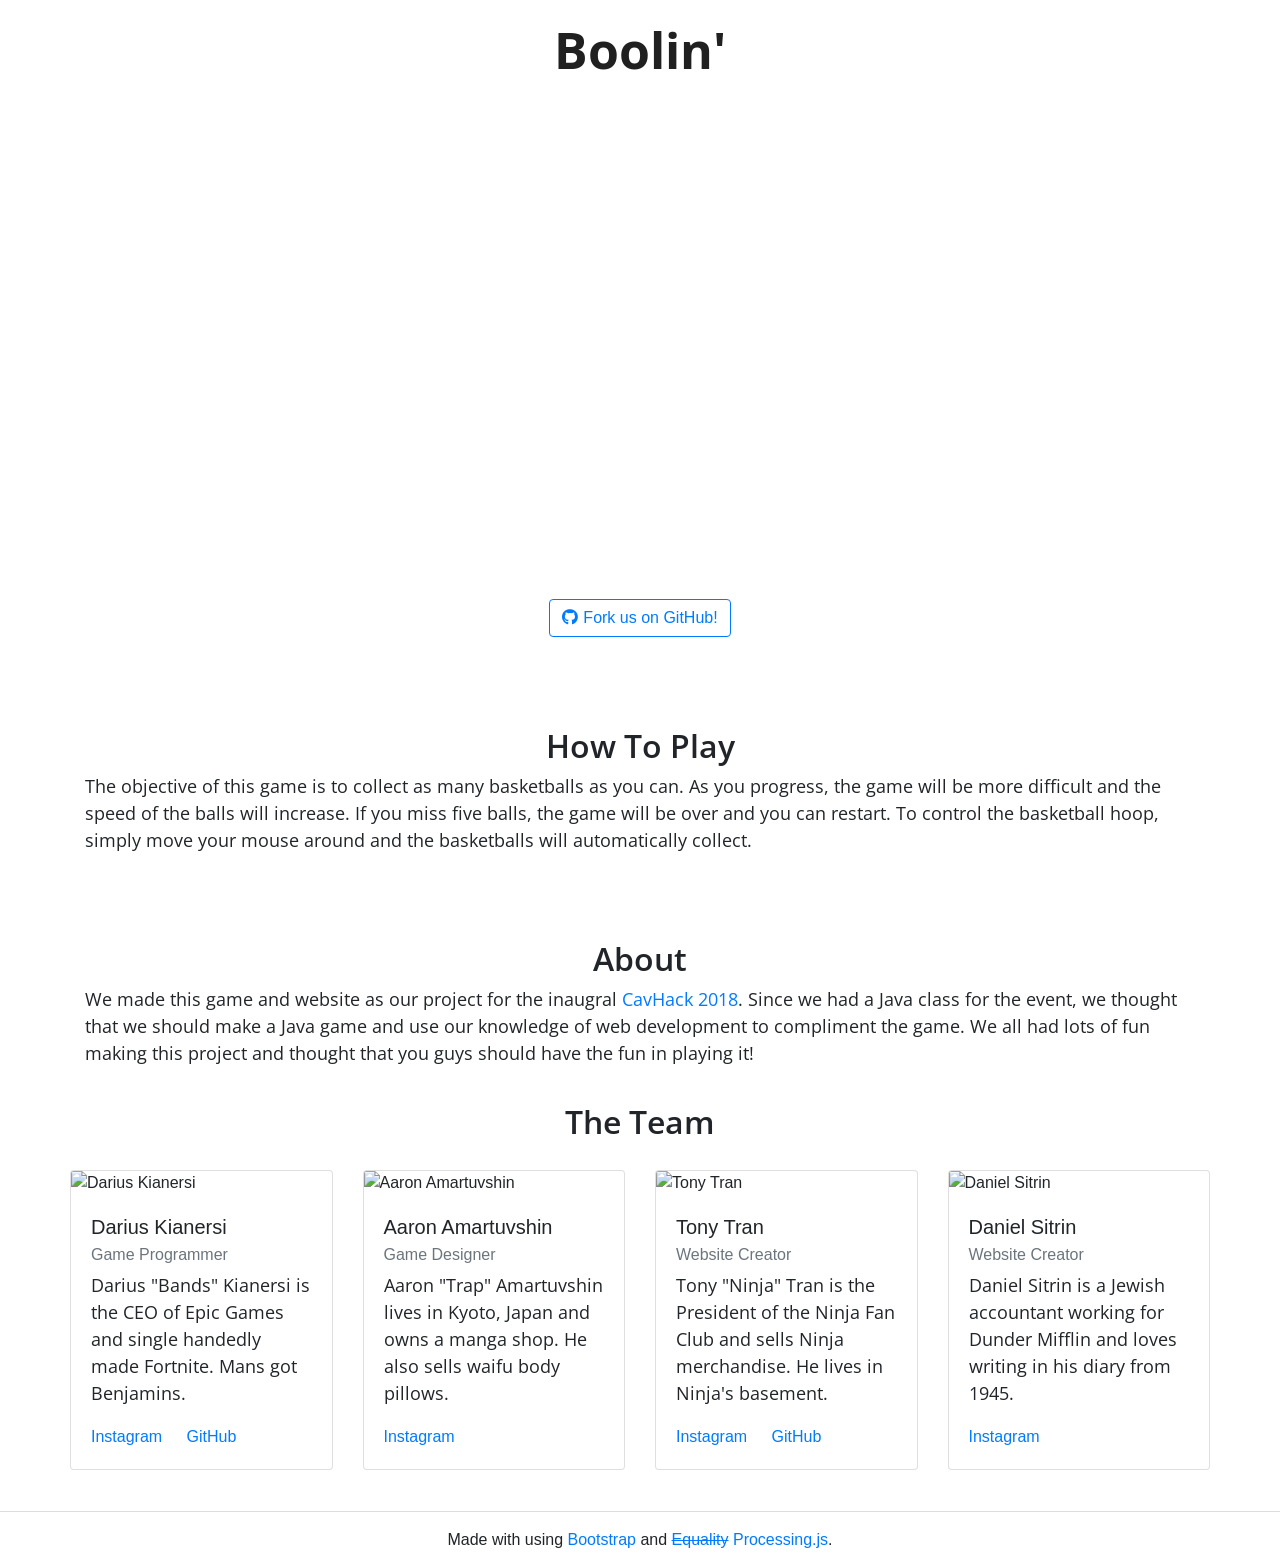
==== Website/index.html @ 60a07a9e "Merge branch 'master' of https://github.com/darius-kia/cavhack2018" ====
<!DOCTYPE html>
<html>
    <head>
        <title>Boolin'</title>
        <meta name="description" content="An online online basketball game.">
        <meta name="author" content="Darius Kianersi, Aaron Amartuvshin, Tony Tran, and Daniel Sitrin">
        <meta name="viewport" content="width=device-width, initial-scale=1.0">
        <meta charset="UTF-8">
        <!--favicons-->
        <link rel="apple-touch-icon" sizes="180x180" href="/apple-touch-icon.png">
        <link rel="icon" type="image/png" sizes="32x32" href="/favicon-32x32.png">
        <link rel="icon" type="image/png" sizes="16x16" href="/favicon-16x16.png">
        <link rel="manifest" href="/site.webmanifest">
        <link rel="mask-icon" href="/safari-pinned-tab.svg" color="#a54a1a">
        <meta name="msapplication-TileColor" content="#b91d47">
        <meta name="theme-color" content="#ffffff">
        <!--styles for site-->
        <link rel="stylesheet" href="css/styles.css">

        <!--icons-->
        <link rel="stylesheet" href="https://use.fontawesome.com/releases/v5.3.1/css/all.css" integrity="sha384-mzrmE5qonljUremFsqc01SB46JvROS7bZs3IO2EmfFsd15uHvIt+Y8vEf7N7fWAU" crossorigin="anonymous">
        <!--emoji stylesheet-->
        <link href="https://afeld.github.io/emoji-css/emoji.css" rel="stylesheet">

        <!--bootstrap-->
        <link href="https://stackpath.bootstrapcdn.com/bootstrap/4.1.3/css/bootstrap.min.css" rel="stylesheet" integrity="sha384-MCw98/SFnGE8fJT3GXwEOngsV7Zt27NXFoaoApmYm81iuXoPkFOJwJ8ERdknLPMO" crossorigin="anonymous">
        <script src="https://stackpath.bootstrapcdn.com/bootstrap/4.1.3/js/bootstrap.min.js" integrity="sha384-ChfqqxuZUCnJSK3+MXmPNIyE6ZbWh2IMqE241rYiqJxyMiZ6OW/JmZQ5stwEULTy" crossorigin="anonymous"></script>
        <script src="https://stackpath.bootstrapcdn.com/bootstrap/4.1.3/js/bootstrap.bundle.min.js" integrity="sha384-pjaaA8dDz/5BgdFUPX6M/9SUZv4d12SUPF0axWc+VRZkx5xU3daN+lYb49+Ax+Tl" crossorigin="anonymous"></script>
        <!--javascript for scrollspy-->
        <script src="js/smoothscroll.js"></script>
        <script src="js/scrollspy.js"></script>
        
        <!--processingjs-->
        <script src="https://cdn.jsdelivr.net/processing.js/1.4.8/processing.min.js"></script>

    </head>
    <body>
        <!--
        <div class="top-nav text-right">
            <div class="links">
                <ul class="navbar-links padding-right padding-top padding-bottom2">
                    <li class="nav-links"><a href="#how-to" class="navbar-links">How to Play</a></li>
                    <li class="nav-links"><a href="#about" class="navbar-links">About</a></li>
                    <li class="nav-links"><a href="#team" class="navbar-links">Team</a></li>
                </ul>
            </div>
        </div>
    -->
        <div id="play">
            <div class="header">
                <div class="container">
                    <div class="row">
                        <div class="col mx-auto" align="middle">
                            <h1 class="padding-top"><i class="em em-basketball"></i>Boolin'<i class="em em-basketball"></i></h1>
                        </div>
                        <div class="w-100 d-none d-md-block"></div>
                        <div class="col mx-auto center-parent">
                            <div class="game">
                                <!--game goes here-->
                                <canvas data-processing-sources="../src/src.pde"></canvas>
                            </div>
                        </div>
                        <div class="w-100 d-none d-md-block"></div>
                            <div class="col mx-auto" align="middle">
                                    <div class="github padding-bottom">
                                    <a href="https://github.com/darius-kia/cavhack2018" target="_blank"><button type="button" class="btn btn-outline-primary"><i class="fab fa-github padding-right2"></i>Fork us on GitHub!</button></a>
                            </div>
                        </div>
                    </div>
                </div>
            </div>
        </div>
        <div id="how-to" class="padding-bottom padding-section">
            <div class="title">
                <div class="container">
                    <div class="row">
                        <div class="col mx-auto" align="middle">
                            <h2 class="padding-top">How To Play <i class="em-svg em-video_game"></i></h2>
                        </div>
                        <div class="w-100 d-none d-md-block"></div>
                        <div class="col mx-auto">
                            <p>The objective of this game is to collect as many basketballs as you can. As you progress, the game will be more difficult and the speed of the balls will increase. If you miss five balls, the game will be over and you can restart.
                                To control the basketball hoop, simply move your mouse around and the basketballs will automatically collect.
                            </p>
                        </div>
                    </div>
                </div>
            </div>
        </div>
        <div id="about">
            <div class="title">
                <div class="container">
                    <div class="row">
                        <div class="col mx-auto" align="middle">
                            <h2 class="padding-top">About <i class="em-svg em-information_source"></i></h2>
                        </div>
                        <div class="w-100 d-none d-md-block"></div>
                        <div class="col mx-auto">
                            <p>We made this game and website as our project for the inaugral <a href="http://cavhack.org/">CavHack 2018</a>. Since we had a Java class for the event, we thought that we should make a Java game and use our knowledge of web development to compliment the game. We all had lots of fun making this project and thought that you guys should have the fun in playing it!</p>
                        </div>
                    </div>
                </div>
            </div>
        </div>
        <div id="team" class="padding-bottom">
            <div class="title">
                <div class="container">
                    <div class="row">
                        <div class="col mx-auto" align="middle">
                            <h2 class="padding-top">The Team <i class="em-svg em-fire"></i></h2>
                        </div>
                        <div class="w-100 d-none d-md-block"></div>
                        <div class="card-deck padding-top padding-bottom">
                                <div class="card">
                                  <img class="card-img-top" src="https://t0.rbxcdn.com/e47c647940cba30d1c4bd7f15397be7e" alt="Darius Kianersi">
                                  <div class="card-body">
                                    <h5 class="card-title">Darius Kianersi</h5>
                                    <h6 class="card-subtitle mb-2 text-muted">Game Programmer</h6>
                                    <p class="card-text">Darius "Bands" Kianersi is the CEO of Epic Games and single handedly made Fortnite. Mans got Benjamins.  <i class="em em-moneybag"></i></p>
                                    <a href="https://instagram.com/darius.kia" target="_blank" class="card-link">Instagram</a>
                                    <a href="https://github.com/darius-kia" target="_blank" class="card-link">GitHub</a>
                                  </div>
                                </div>
                                <div class="card">
                                  <img class="card-img-top" src="https://media.karousell.com/media/photos/products/2017/07/26/mirai_nikki_yuno_gasai_cosplay_1501021864_bd171975.jpg" alt="Aaron Amartuvshin">
                                  <div class="card-body">
                                    <h5 class="card-title">Aaron Amartuvshin</h5>
                                    <h6 class="card-subtitle mb-2 text-muted">Game Designer</h6>
                                    <p class="card-text">Aaron "Trap" Amartuvshin lives in Kyoto, Japan and owns a manga shop. He also sells waifu body pillows.  <i class="em em-jp"></i></p>
                                    <a href="https://instagram.com/_nudist_beach_" target="_blank" class="card-link">Instagram</a>
                                  </div>
                                </div>
                                <div class="card">
                                        <img class="card-img-top" src="https://www.famousbirthdays.com/headshots/tyler-blevins-6.jpg" alt="Tony Tran">
                                        <div class="card-body">
                                          <h5 class="card-title">Tony Tran</h5>
                                          <h6 class="card-subtitle mb-2 text-muted">Website Creator</h6>
                                          <p class="card-text">Tony "Ninja" Tran is the President of the Ninja Fan Club and sells Ninja merchandise. He lives in Ninja's basement.  <i class="em em-shushing_face"></i></p>
                                          <a href="https://instagram.com/yontesnt" target="_blank" class="card-link">Instagram</a>
                                          <a href="https://github.com/tot" target="_blank" class="card-link">GitHub</a>
                                        </div>
                                      </div>
                                <div class="card">
                                    <img class="card-img-top" src="https://www.biography.com/.image/t_share/MTE4MDAzNDEwNTI1NDU1ODg2/anne-frank-9300892-1-402.jpg" alt="Daniel Sitrin">
                                    <div class="card-body">
                                        <h5 class="card-title">Daniel Sitrin</h5>
                                        <h6 class="card-subtitle mb-2 text-muted">Website Creator</h6>
                                        <p class="card-text">Daniel Sitrin is a Jewish accountant working for Dunder Mifflin and loves writing in his diary from 1945. <i class="em em-book"></i></p>
                                        <a href="https://www.instagram.com/daniel_s_1242/" target="_blank" class="card-link">Instagram</a>
                                </div>
                            </div>
                        </div>
                    </div>
                </div>
            </div>
        </div>
        <div class="footer">
            <div class="end">
                <h6 class="padding-top padding-bottom2">Made with <i class=" small em em-heart"></i> using <a href="https://getbootstrap.com/" target="_blank">Bootstrap</a> and <a href="https://github.com/TheFeministSoftwareFoundation/C-plus-Equality" target="_blank"><strike>Equality</strike></a> <a href="http://processingjs.org/" target="_blank">Processing.js</a>.</h6>
            </div>
        </div>
    </body>
</html>
---- Website/css/styles.css ----
/*fonts*/
@import url('https://fonts.googleapis.com/css?family=Open+Sans:400,600,700');


body {
    margin: 0px;
    padding: 0px;
    position: relative;
}
.header {
    /*Will remove later*/
    background-color: none;
}
.nav-links {
    display: inline-block;
    padding-left: 50px;
}
.padding-right {
    padding-right: 50px;
}
.padding-top {
    padding-top: 20px;
}
.padding-right2 {
    padding-right: 5px;
}
.padding-bottom {
    padding-bottom: 20px;
}
.padding-bottom2 {
    padding-bottom: 10px;
}
.em-svg {
    width: 30px !important;
    height: 30px !important;
}
.center-parent {
    text-align: center;
    padding-bottom: 25px;
}
.game {
    height: 30em;
    width: 60em;
    /*Will remove later*/
    display: inline-block;
}
.nav-links {
    font-size: 18px;
    font-family: 'Open Sans', sans-serif !important;
    font-weight: 600 !important;
}
.navbar-links {
    color: rgb(47, 125, 228);
    transition: 0.1s ease-out;
    display: inline-block;
    text-decoration: none;
}
.navbar-links:hover {
    text-decoration: none;
    color: #52a3ff;
    transition: 0.1s ease-in
}
h1 {
    font-size: 50px !important;
    font-family: 'Open Sans', sans-serif !important;
    font-weight: 700 !important;
    color: rgb(32, 32, 32) !important;
}
h2 {
    font-family: 'Open Sans', sans-serif !important;
    font-weight: 600 !important;
}
p {
    font-size: 18px;
    font-family: 'Open Sans', sans-serif !important;
    font-weight: 400;
}
.padding-everywhere {
    padding: 100px;
}
.card {
    transition: 0.25s ease-out;
}
.card:hover {
    box-shadow: 0px 3px 10px #9c9c9c49;
    transition: 0.25s ease-in;
    transform: translateY(-5px);
}
.card-body {
    padding-bottom: 50px;
}
.padding-section {
    padding-top: 50px;
    padding-bottom: 50px;
}
.em-svg {
    width: 35px !important;
    height: 35px !important;
}
.em {
    width: 30px !important;
    height: 30px !important;
    vertical-align: middle !important;
}
.small {
    width: 20px !important;
    height: 20px !important;
}
.footer {
    text-align: center;
}
.end {
    width: 100%;
    height: 2px;
    border-bottom: 1px solid rgb(221, 221, 221);
    position: absolute;
}
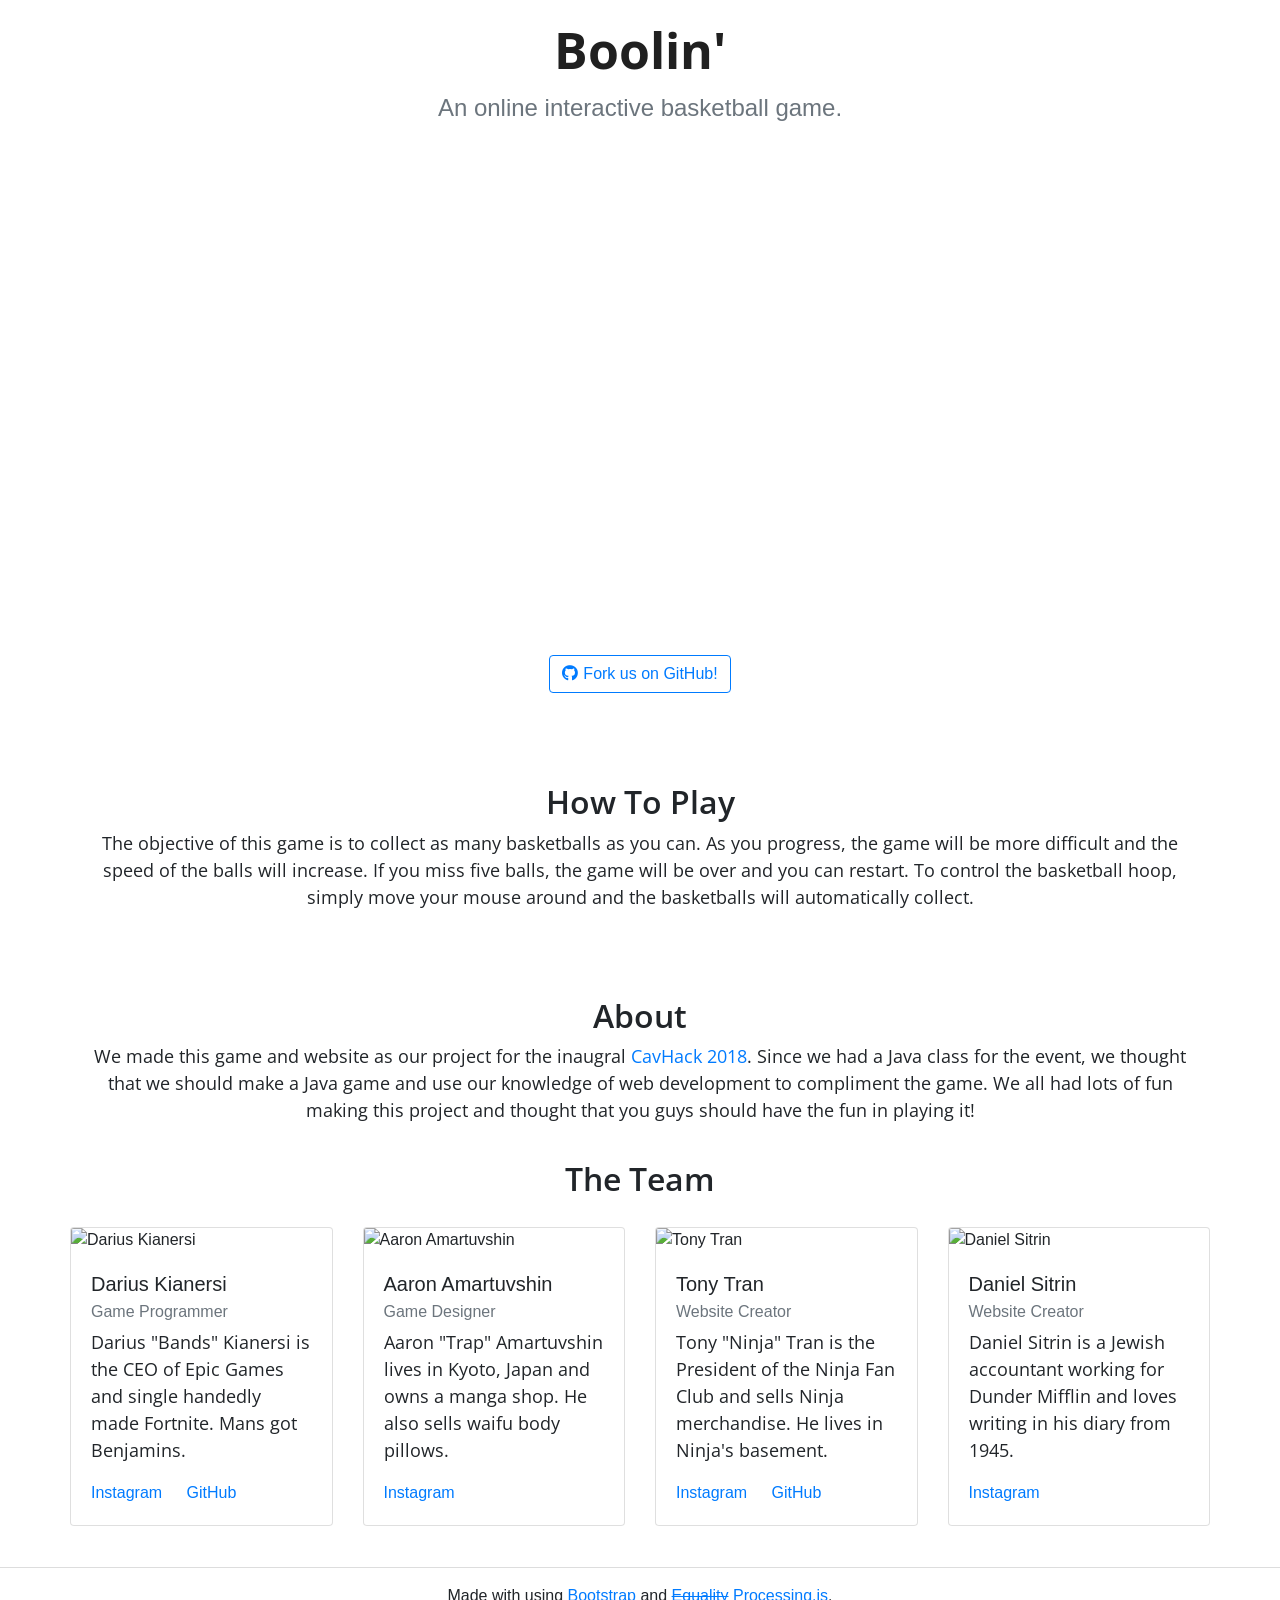
==== commit 40e54b06: "Merge remote-tracking branch 'origin/master'" ====
--- a/Website/index.html
+++ b/Website/index.html
@@ -52,6 +52,7 @@
                     <div class="row">
                         <div class="col mx-auto" align="middle">
                             <h1 class="padding-top"><i class="em em-basketball"></i>Boolin'<i class="em em-basketball"></i></h1>
+                            <h4 class="text-muted padding-bottom">An online interactive basketball game.</h4>
                         </div>
                         <div class="w-100 d-none d-md-block"></div>
                         <div class="col mx-auto center-parent">
@@ -78,7 +79,7 @@
                             <h2 class="padding-top">How To Play <i class="em-svg em-video_game"></i></h2>
                         </div>
                         <div class="w-100 d-none d-md-block"></div>
-                        <div class="col mx-auto">
+                        <div class="col mx-auto text-center">
                             <p>The objective of this game is to collect as many basketballs as you can. As you progress, the game will be more difficult and the speed of the balls will increase. If you miss five balls, the game will be over and you can restart.
                                 To control the basketball hoop, simply move your mouse around and the basketballs will automatically collect.
                             </p>
@@ -95,7 +96,7 @@
                             <h2 class="padding-top">About <i class="em-svg em-information_source"></i></h2>
                         </div>
                         <div class="w-100 d-none d-md-block"></div>
-                        <div class="col mx-auto">
+                        <div class="col mx-auto text-center">
                             <p>We made this game and website as our project for the inaugral <a href="http://cavhack.org/">CavHack 2018</a>. Since we had a Java class for the event, we thought that we should make a Java game and use our knowledge of web development to compliment the game. We all had lots of fun making this project and thought that you guys should have the fun in playing it!</p>
                         </div>
                     </div>
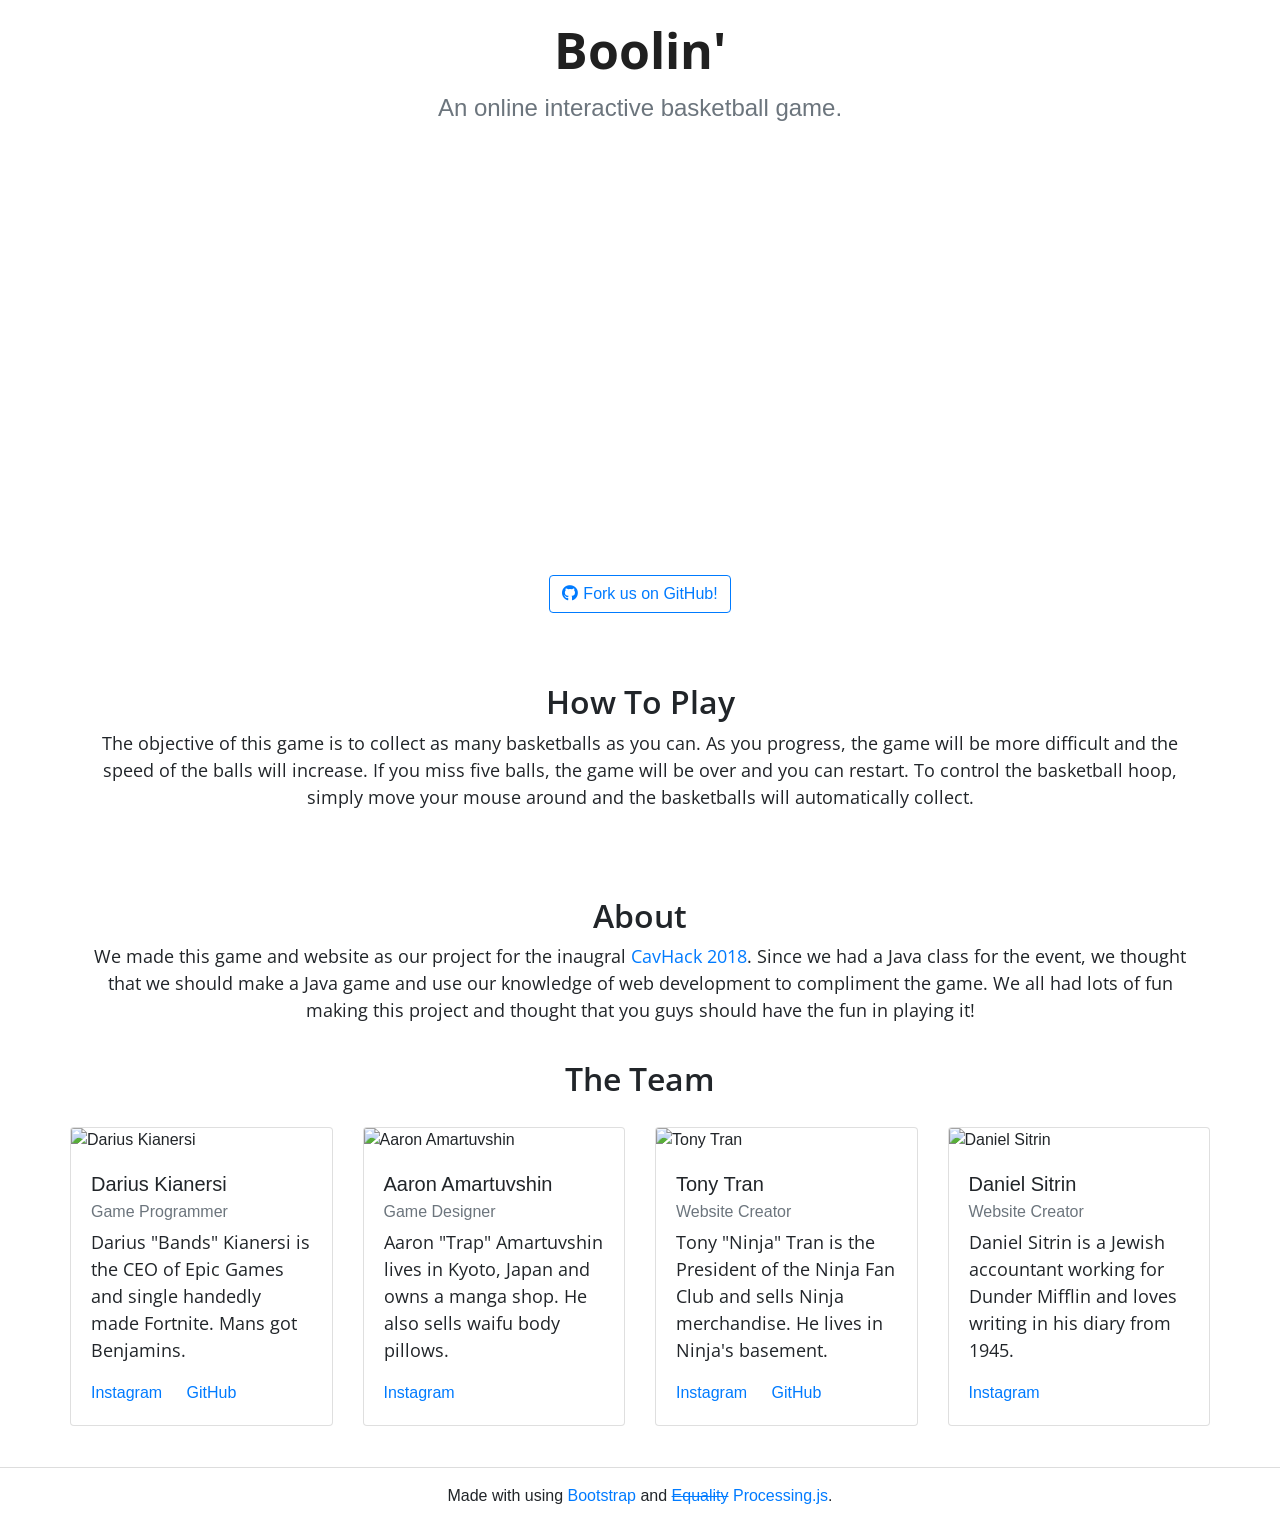
==== commit 27a57e3f: "Fixed positioning" ====
--- a/Website/index.html
+++ b/Website/index.html
@@ -22,13 +22,11 @@
         <!--emoji stylesheet-->
         <link href="https://afeld.github.io/emoji-css/emoji.css" rel="stylesheet">
 
+        <script src="https://code.jquery.com/jquery-3.3.1.js" integrity="sha256-2Kok7MbOyxpgUVvAk/HJ2jigOSYS2auK4Pfzbm7uH60=" crossorigin="anonymous"></script>
         <!--bootstrap-->
         <link href="https://stackpath.bootstrapcdn.com/bootstrap/4.1.3/css/bootstrap.min.css" rel="stylesheet" integrity="sha384-MCw98/SFnGE8fJT3GXwEOngsV7Zt27NXFoaoApmYm81iuXoPkFOJwJ8ERdknLPMO" crossorigin="anonymous">
         <script src="https://stackpath.bootstrapcdn.com/bootstrap/4.1.3/js/bootstrap.min.js" integrity="sha384-ChfqqxuZUCnJSK3+MXmPNIyE6ZbWh2IMqE241rYiqJxyMiZ6OW/JmZQ5stwEULTy" crossorigin="anonymous"></script>
         <script src="https://stackpath.bootstrapcdn.com/bootstrap/4.1.3/js/bootstrap.bundle.min.js" integrity="sha384-pjaaA8dDz/5BgdFUPX6M/9SUZv4d12SUPF0axWc+VRZkx5xU3daN+lYb49+Ax+Tl" crossorigin="anonymous"></script>
-        <!--javascript for scrollspy-->
-        <script src="js/smoothscroll.js"></script>
-        <script src="js/scrollspy.js"></script>
         
         <!--processingjs-->
         <script src="https://cdn.jsdelivr.net/processing.js/1.4.8/processing.min.js"></script>
@@ -58,12 +56,12 @@
                         <div class="col mx-auto center-parent">
                             <div class="game">
                                 <!--game goes here-->
-                                <canvas data-processing-sources="../src/src.pde"></canvas>
+                                <canvas data-processing-sources="/src/src.pde"></canvas>
                             </div>
                         </div>
                         <div class="w-100 d-none d-md-block"></div>
                             <div class="col mx-auto" align="middle">
-                                    <div class="github padding-bottom">
+                                    <div class="github">
                                     <a href="https://github.com/darius-kia/cavhack2018" target="_blank"><button type="button" class="btn btn-outline-primary"><i class="fab fa-github padding-right2"></i>Fork us on GitHub!</button></a>
                             </div>
                         </div>
--- a/Website/css/styles.css
+++ b/Website/css/styles.css
@@ -6,10 +6,6 @@
     margin: 0px;
     padding: 0px;
     position: relative;
-}
-.header {
-    /*Will remove later*/
-    background-color: none;
 }
 .nav-links {
     display: inline-block;
@@ -39,8 +35,8 @@
     padding-bottom: 25px;
 }
 .game {
-    height: 30em;
-    width: 60em;
+    height: 400px;
+    width: 1000px;
     /*Will remove later*/
     display: inline-block;
 }
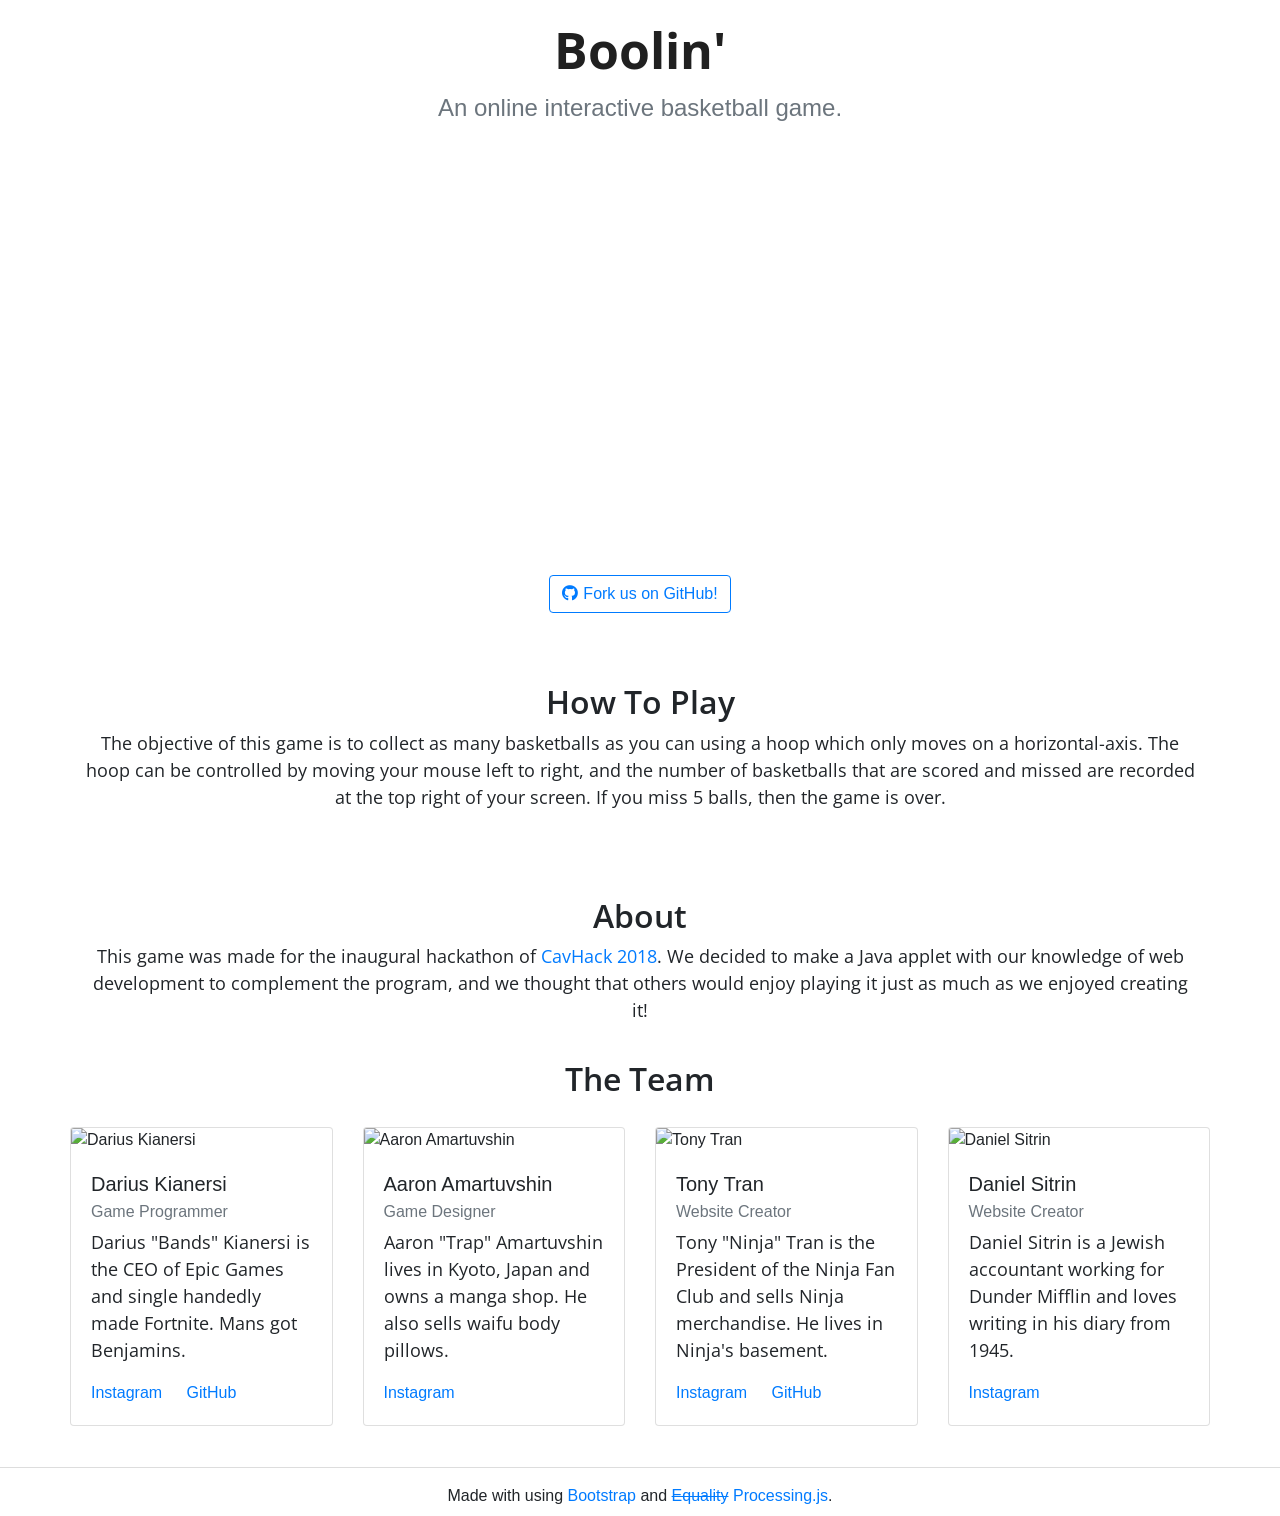
==== commit 50b616bd: "edited 'how to play' and 'about'" ====
--- a/Website/index.html
+++ b/Website/index.html
@@ -78,8 +78,7 @@
                         </div>
                         <div class="w-100 d-none d-md-block"></div>
                         <div class="col mx-auto text-center">
-                            <p>The objective of this game is to collect as many basketballs as you can. As you progress, the game will be more difficult and the speed of the balls will increase. If you miss five balls, the game will be over and you can restart.
-                                To control the basketball hoop, simply move your mouse around and the basketballs will automatically collect.
+                            <p>The objective of this game is to collect as many basketballs as you can using a hoop which only moves on a horizontal-axis. The hoop can be controlled by moving your mouse left to right, and the number of basketballs that are scored and missed are recorded at the top right of your screen. If you miss 5 balls, then the game is over.
                             </p>
                         </div>
                     </div>
@@ -95,7 +94,7 @@
                         </div>
                         <div class="w-100 d-none d-md-block"></div>
                         <div class="col mx-auto text-center">
-                            <p>We made this game and website as our project for the inaugral <a href="http://cavhack.org/">CavHack 2018</a>. Since we had a Java class for the event, we thought that we should make a Java game and use our knowledge of web development to compliment the game. We all had lots of fun making this project and thought that you guys should have the fun in playing it!</p>
+                            <p>This game was made for the inaugural hackathon of <a href="http://cavhack.org/">CavHack 2018</a>. We decided to make a Java applet with our knowledge of web development to complement the program, and we thought that others would enjoy playing it just as much as we enjoyed creating it!</p>
                         </div>
                     </div>
                 </div>
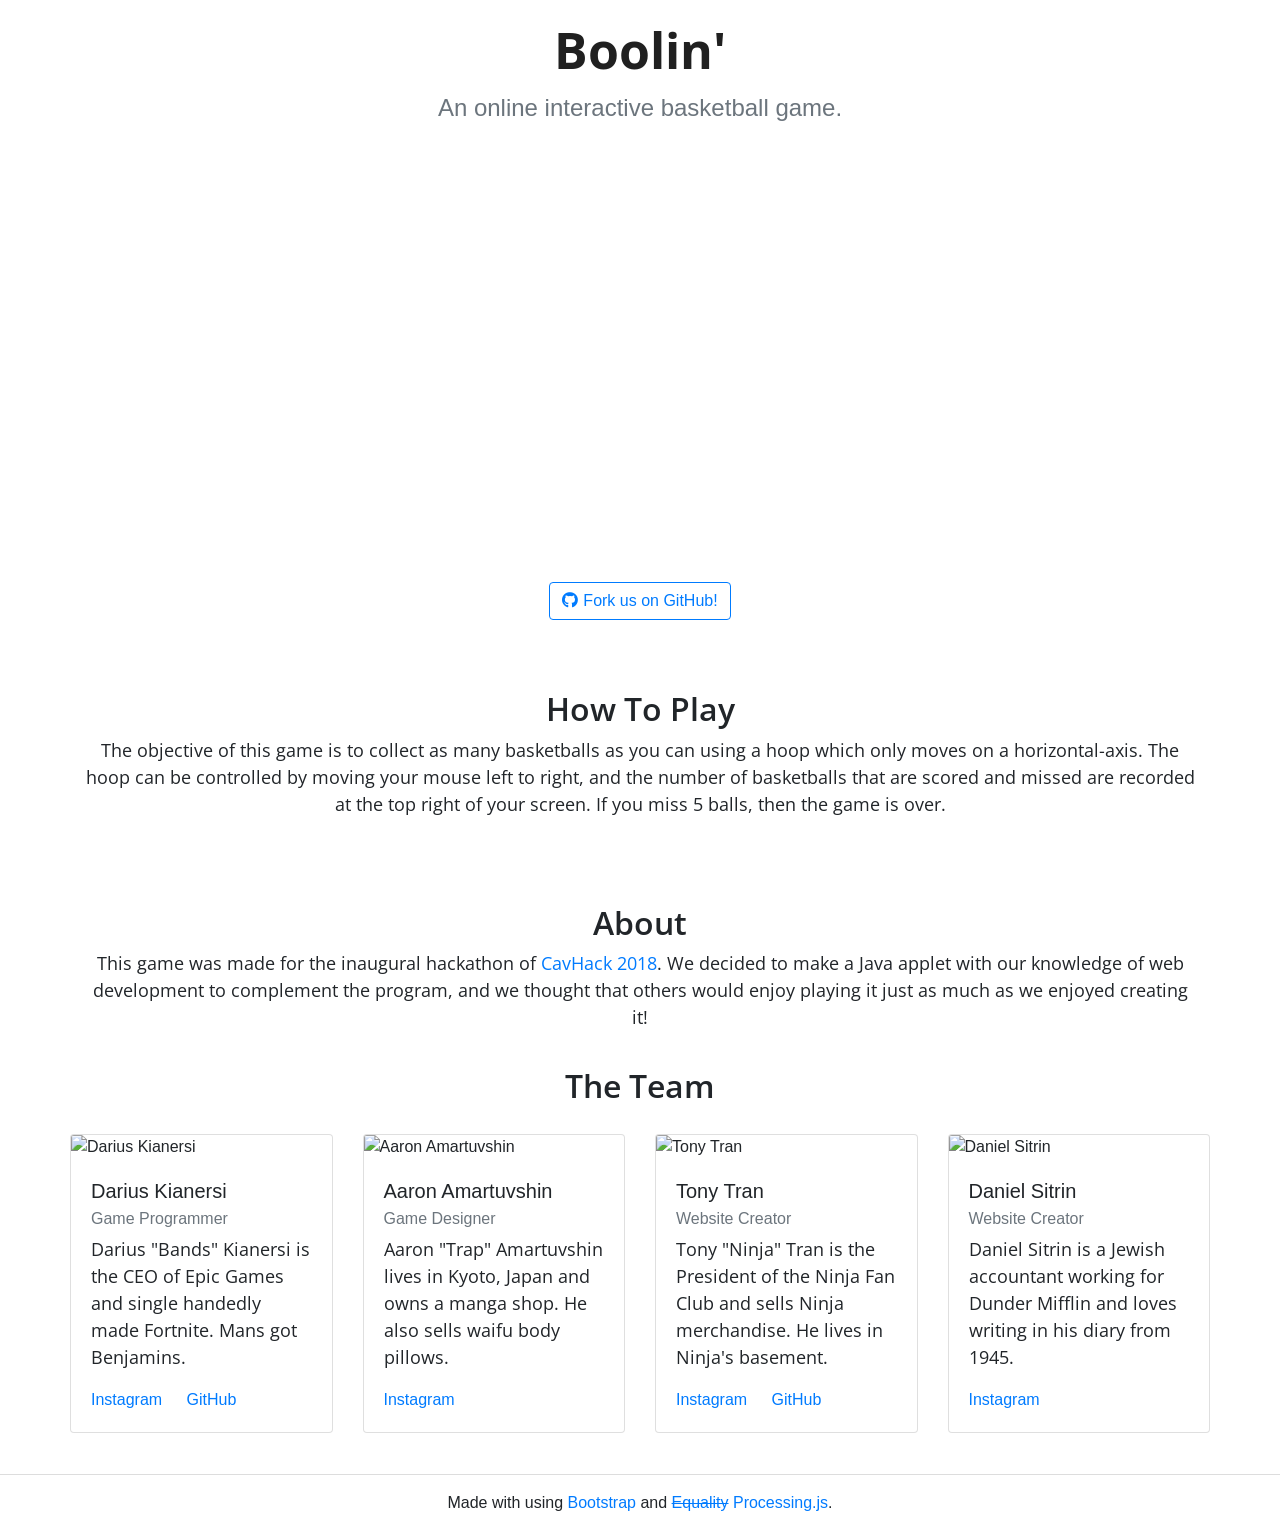
==== commit 364be462: "Made game responsive The game now resizes to adjust to smaller screen resolutions." ====
--- a/Website/index.html
+++ b/Website/index.html
@@ -51,24 +51,26 @@
                         <div class="col mx-auto" align="middle">
                             <h1 class="padding-top"><i class="em em-basketball"></i>Boolin'<i class="em em-basketball"></i></h1>
                             <h4 class="text-muted padding-bottom">An online interactive basketball game.</h4>
-                        </div>
-                        <div class="w-100 d-none d-md-block"></div>
-                        <div class="col mx-auto center-parent">
-                            <div class="game">
-                                <!--game goes here-->
-                                <canvas data-processing-sources="/src/src.pde"></canvas>
                             </div>
                         </div>
-                        <div class="w-100 d-none d-md-block"></div>
+                        <div class="row">
+                            <div class="col mx-auto center-parent">
+                                <div class="game">
+                                    <!--game goes here-->
+                                    <canvas data-processing-sources="/src/src.pde"></canvas>
+                                    </div>
+                                </div>
+                            </div>
+                        <div class="row">
                             <div class="col mx-auto" align="middle">
-                                    <div class="github">
+                                <div class="github">
                                     <a href="https://github.com/darius-kia/cavhack2018" target="_blank"><button type="button" class="btn btn-outline-primary"><i class="fab fa-github padding-right2"></i>Fork us on GitHub!</button></a>
+                                </div>
                             </div>
                         </div>
                     </div>
                 </div>
             </div>
-        </div>
         <div id="how-to" class="padding-bottom padding-section">
             <div class="title">
                 <div class="container">
--- a/Website/css/styles.css
+++ b/Website/css/styles.css
@@ -34,11 +34,23 @@
     text-align: center;
     padding-bottom: 25px;
 }
-.game {
+canvas {
     height: 400px;
-    width: 1000px;
+    width: 900px;
     /*Will remove later*/
     display: inline-block;
+}
+@media only screen and (max-width: 1200px) {
+    canvas {
+        width: 60%;
+        height: 40%;
+    }
+}
+@media only screen and (max-width: 768px) {
+    canvas {
+        height: 50%;
+        width: 80%;
+    }
 }
 .nav-links {
     font-size: 18px;
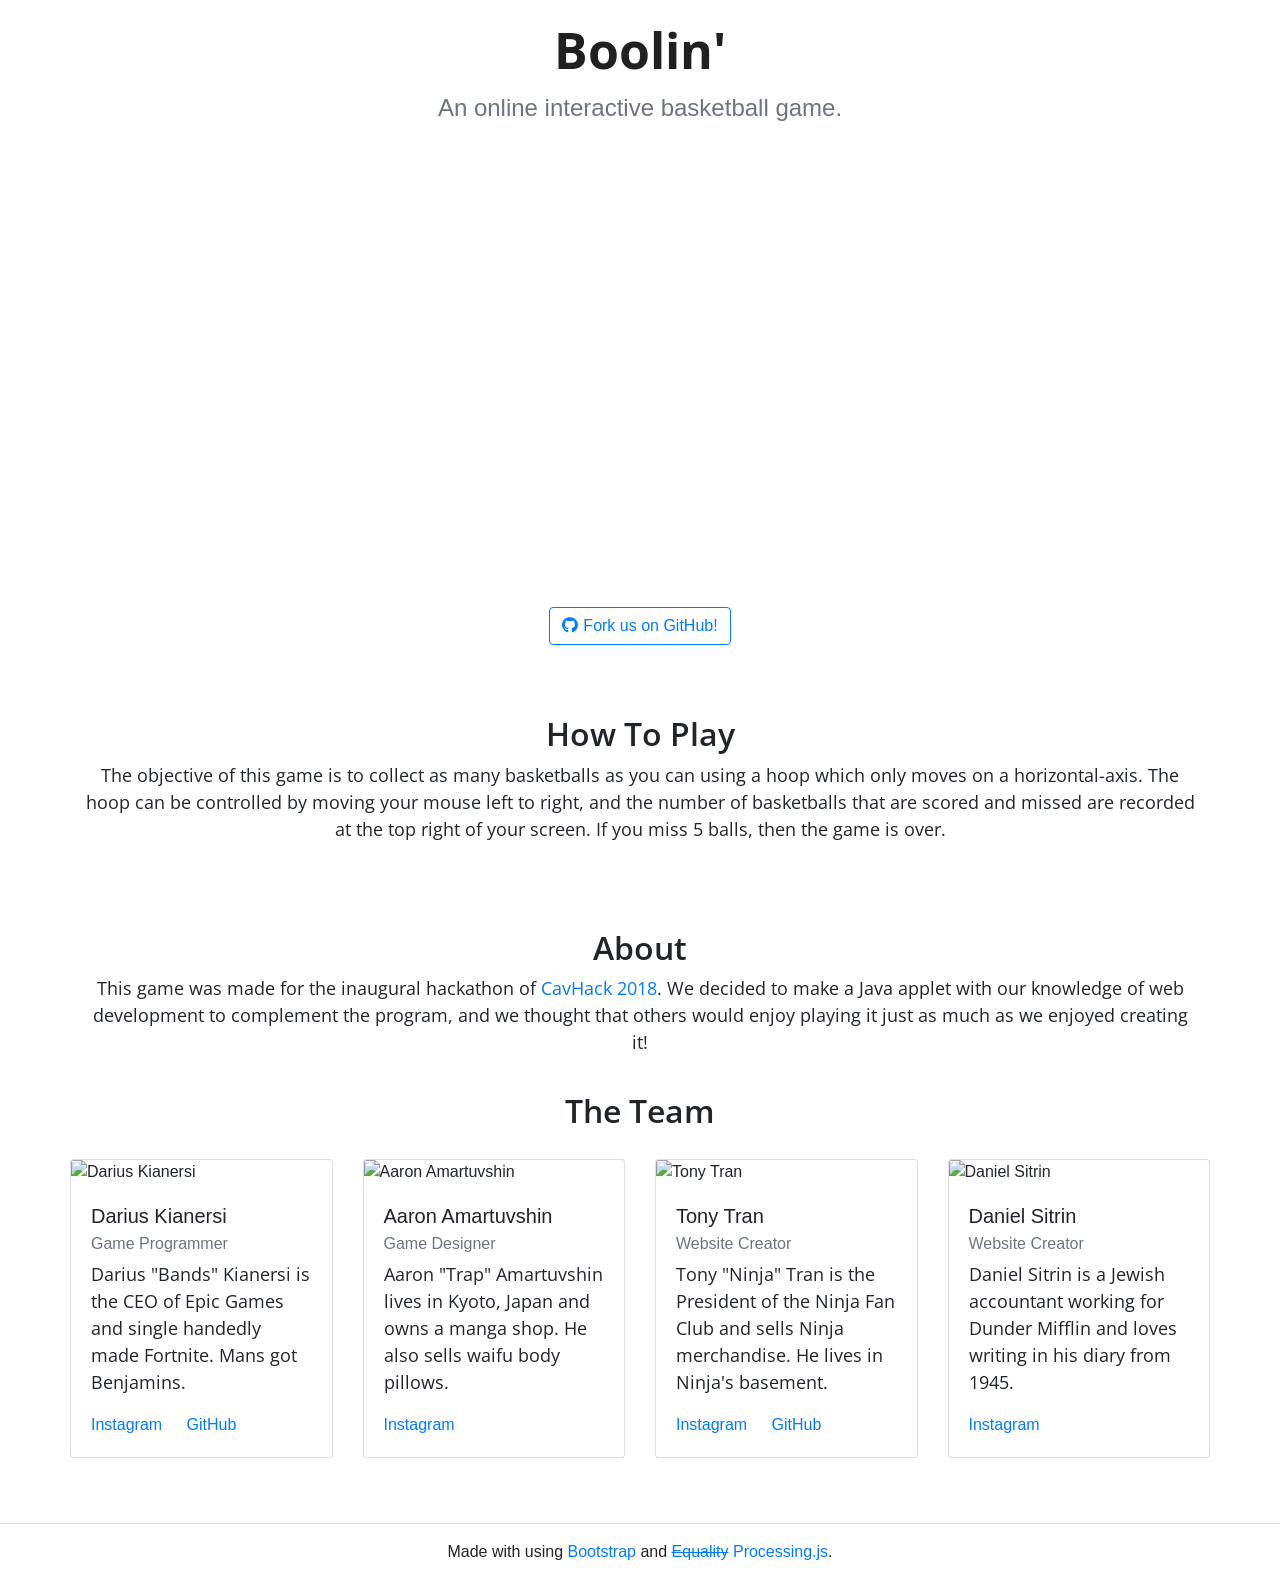
==== commit e93c86e0: "Improved responsiveness Improved the responsiveness of the description cards." ====
--- a/Website/index.html
+++ b/Website/index.html
@@ -77,16 +77,17 @@
                     <div class="row">
                         <div class="col mx-auto" align="middle">
                             <h2 class="padding-top">How To Play <i class="em-svg em-video_game"></i></h2>
+                            </div>
                         </div>
-                        <div class="w-100 d-none d-md-block"></div>
-                        <div class="col mx-auto text-center">
-                            <p>The objective of this game is to collect as many basketballs as you can using a hoop which only moves on a horizontal-axis. The hoop can be controlled by moving your mouse left to right, and the number of basketballs that are scored and missed are recorded at the top right of your screen. If you miss 5 balls, then the game is over.
-                            </p>
+                        <div class="row">
+                            <div class="col mx-auto text-center">
+                                <p>The objective of this game is to collect as many basketballs as you can using a hoop which only moves on a horizontal-axis. The hoop can be controlled by moving your mouse left to right, and the number of basketballs that are scored and missed are recorded at the top right of your screen. If you miss 5 balls, then the game is over.
+                                </p>
+                            </div>
                         </div>
                     </div>
                 </div>
             </div>
-        </div>
         <div id="about">
             <div class="title">
                 <div class="container">
@@ -94,59 +95,61 @@
                         <div class="col mx-auto" align="middle">
                             <h2 class="padding-top">About <i class="em-svg em-information_source"></i></h2>
                         </div>
-                        <div class="w-100 d-none d-md-block"></div>
-                        <div class="col mx-auto text-center">
-                            <p>This game was made for the inaugural hackathon of <a href="http://cavhack.org/">CavHack 2018</a>. We decided to make a Java applet with our knowledge of web development to complement the program, and we thought that others would enjoy playing it just as much as we enjoyed creating it!</p>
+                        </div>
+                        <div class="row">
+                            <div class="col mx-auto text-center">
+                                <p>This game was made for the inaugural hackathon of <a href="http://cavhack.org/">CavHack 2018</a>. We decided to make a Java applet with our knowledge of web development to complement the program, and we thought that others would enjoy playing it just as much as we enjoyed creating it!</p>
+                                </div>
                         </div>
                     </div>
                 </div>
             </div>
-        </div>
         <div id="team" class="padding-bottom">
             <div class="title">
                 <div class="container">
                     <div class="row">
                         <div class="col mx-auto" align="middle">
                             <h2 class="padding-top">The Team <i class="em-svg em-fire"></i></h2>
+                            </div>
                         </div>
-                        <div class="w-100 d-none d-md-block"></div>
-                        <div class="card-deck padding-top padding-bottom">
-                                <div class="card">
-                                  <img class="card-img-top" src="https://t0.rbxcdn.com/e47c647940cba30d1c4bd7f15397be7e" alt="Darius Kianersi">
-                                  <div class="card-body">
-                                    <h5 class="card-title">Darius Kianersi</h5>
-                                    <h6 class="card-subtitle mb-2 text-muted">Game Programmer</h6>
-                                    <p class="card-text">Darius "Bands" Kianersi is the CEO of Epic Games and single handedly made Fortnite. Mans got Benjamins.  <i class="em em-moneybag"></i></p>
-                                    <a href="https://instagram.com/darius.kia" target="_blank" class="card-link">Instagram</a>
-                                    <a href="https://github.com/darius-kia" target="_blank" class="card-link">GitHub</a>
-                                  </div>
+                    <div class="row">
+                    <div class="card-deck padding-top padding-bottom">
+                        <div class="card mb-4">
+                            <img class="card-img-top img-fluid" src="https://t0.rbxcdn.com/e47c647940cba30d1c4bd7f15397be7e" alt="Darius Kianersi">
+                            <div class="card-body">
+                                <h5 class="card-title">Darius Kianersi</h5>
+                                <h6 class="card-subtitle mb-2 text-muted">Game Programmer</h6>
+                                <p class="card-text">Darius "Bands" Kianersi is the CEO of Epic Games and single handedly made Fortnite. Mans got Benjamins.  <i class="em em-moneybag"></i></p>
+                                <a href="https://instagram.com/darius.kia" target="_blank" class="card-link">Instagram</a>
+                                <a href="https://github.com/darius-kia" target="_blank" class="card-link">GitHub</a>
                                 </div>
-                                <div class="card">
-                                  <img class="card-img-top" src="https://media.karousell.com/media/photos/products/2017/07/26/mirai_nikki_yuno_gasai_cosplay_1501021864_bd171975.jpg" alt="Aaron Amartuvshin">
-                                  <div class="card-body">
-                                    <h5 class="card-title">Aaron Amartuvshin</h5>
-                                    <h6 class="card-subtitle mb-2 text-muted">Game Designer</h6>
-                                    <p class="card-text">Aaron "Trap" Amartuvshin lives in Kyoto, Japan and owns a manga shop. He also sells waifu body pillows.  <i class="em em-jp"></i></p>
-                                    <a href="https://instagram.com/_nudist_beach_" target="_blank" class="card-link">Instagram</a>
-                                  </div>
                                 </div>
-                                <div class="card">
-                                        <img class="card-img-top" src="https://www.famousbirthdays.com/headshots/tyler-blevins-6.jpg" alt="Tony Tran">
-                                        <div class="card-body">
-                                          <h5 class="card-title">Tony Tran</h5>
-                                          <h6 class="card-subtitle mb-2 text-muted">Website Creator</h6>
-                                          <p class="card-text">Tony "Ninja" Tran is the President of the Ninja Fan Club and sells Ninja merchandise. He lives in Ninja's basement.  <i class="em em-shushing_face"></i></p>
-                                          <a href="https://instagram.com/yontesnt" target="_blank" class="card-link">Instagram</a>
-                                          <a href="https://github.com/tot" target="_blank" class="card-link">GitHub</a>
-                                        </div>
-                                      </div>
-                                <div class="card">
-                                    <img class="card-img-top" src="https://www.biography.com/.image/t_share/MTE4MDAzNDEwNTI1NDU1ODg2/anne-frank-9300892-1-402.jpg" alt="Daniel Sitrin">
-                                    <div class="card-body">
-                                        <h5 class="card-title">Daniel Sitrin</h5>
-                                        <h6 class="card-subtitle mb-2 text-muted">Website Creator</h6>
-                                        <p class="card-text">Daniel Sitrin is a Jewish accountant working for Dunder Mifflin and loves writing in his diary from 1945. <i class="em em-book"></i></p>
-                                        <a href="https://www.instagram.com/daniel_s_1242/" target="_blank" class="card-link">Instagram</a>
+                        <div class="card mb-4">
+                            <img class="card-img-top img-fluid" src="https://media.karousell.com/media/photos/products/2017/07/26/mirai_nikki_yuno_gasai_cosplay_1501021864_bd171975.jpg" alt="Aaron Amartuvshin">
+                            <div class="card-body">
+                                <h5 class="card-title">Aaron Amartuvshin</h5>
+                                <h6 class="card-subtitle mb-2 text-muted">Game Designer</h6>
+                                <p class="card-text">Aaron "Trap" Amartuvshin lives in Kyoto, Japan and owns a manga shop. He also sells waifu body pillows.  <i class="em em-jp"></i></p>
+                                <a href="https://instagram.com/_nudist_beach_" target="_blank" class="card-link">Instagram</a>
+                                </div>
+                            </div>
+                        <div class="card mb-4">
+                            <img class="card-img-top img-fluid" src="https://www.famousbirthdays.com/headshots/tyler-blevins-6.jpg" alt="Tony Tran">
+                            <div class="card-body">
+                                <h5 class="card-title">Tony Tran</h5>
+                                <h6 class="card-subtitle mb-2 text-muted">Website Creator</h6>
+                                <p class="card-text">Tony "Ninja" Tran is the President of the Ninja Fan Club and sells Ninja merchandise. He lives in Ninja's basement.  <i class="em em-shushing_face"></i></p>
+                                <a href="https://instagram.com/yontesnt" target="_blank" class="card-link">Instagram</a>
+                                <a href="https://github.com/tot" target="_blank" class="card-link">GitHub</a>
+                                </div>
+                            </div>
+                        <div class="card mb-4">
+                            <img class="card-img-top" src="https://www.biography.com/.image/t_share/MTE4MDAzNDEwNTI1NDU1ODg2/anne-frank-9300892-1-402.jpg" alt="Daniel Sitrin">
+                            <div class="card-body">
+                                <h5 class="card-title">Daniel Sitrin</h5>
+                                <h6 class="card-subtitle mb-2 text-muted">Website Creator</h6>
+                                <p class="card-text">Daniel Sitrin is a Jewish accountant working for Dunder Mifflin and loves writing in his diary from 1945. <i class="em em-book"></i></p>
+                                <a href="https://www.instagram.com/daniel_s_1242/" target="_blank" class="card-link">Instagram</a>
                                 </div>
                             </div>
                         </div>
--- a/Website/css/styles.css
+++ b/Website/css/styles.css
@@ -35,7 +35,7 @@
     padding-bottom: 25px;
 }
 canvas {
-    height: 400px;
+    height: 425px;
     width: 900px;
     /*Will remove later*/
     display: inline-block;
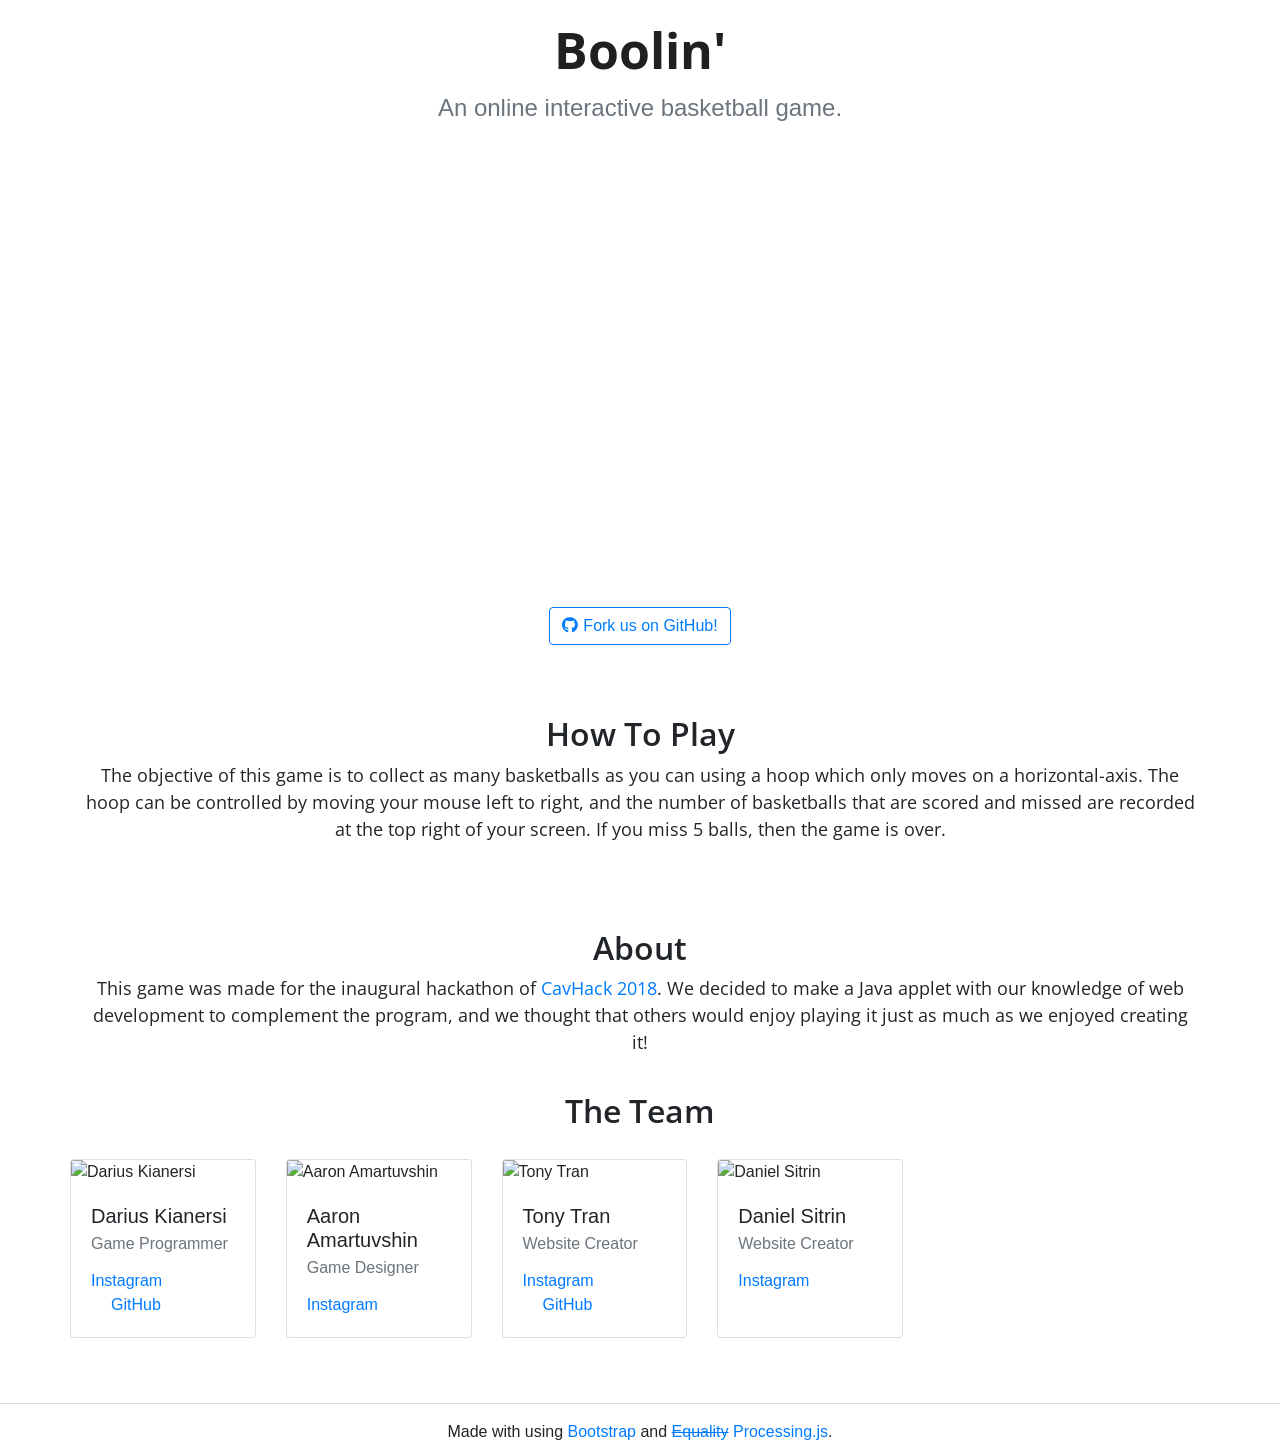
==== commit 003f5255: "edited website (don't add to hostinggit add Website/index.html)" ====
--- a/Website/index.html
+++ b/Website/index.html
@@ -119,7 +119,7 @@
                             <div class="card-body">
                                 <h5 class="card-title">Darius Kianersi</h5>
                                 <h6 class="card-subtitle mb-2 text-muted">Game Programmer</h6>
-                                <p class="card-text">Darius "Bands" Kianersi is the CEO of Epic Games and single handedly made Fortnite. Mans got Benjamins.  <i class="em em-moneybag"></i></p>
+                                <p class="card-text"><!-- Insert Biography Here --><i class="em em-moneybag"></i></p>
                                 <a href="https://instagram.com/darius.kia" target="_blank" class="card-link">Instagram</a>
                                 <a href="https://github.com/darius-kia" target="_blank" class="card-link">GitHub</a>
                                 </div>
@@ -129,7 +129,7 @@
                             <div class="card-body">
                                 <h5 class="card-title">Aaron Amartuvshin</h5>
                                 <h6 class="card-subtitle mb-2 text-muted">Game Designer</h6>
-                                <p class="card-text">Aaron "Trap" Amartuvshin lives in Kyoto, Japan and owns a manga shop. He also sells waifu body pillows.  <i class="em em-jp"></i></p>
+                                <p class="card-text"><!-- Insert Biography Here --><i class="em em-jp"></i></p>
                                 <a href="https://instagram.com/_nudist_beach_" target="_blank" class="card-link">Instagram</a>
                                 </div>
                             </div>
@@ -138,7 +138,7 @@
                             <div class="card-body">
                                 <h5 class="card-title">Tony Tran</h5>
                                 <h6 class="card-subtitle mb-2 text-muted">Website Creator</h6>
-                                <p class="card-text">Tony "Ninja" Tran is the President of the Ninja Fan Club and sells Ninja merchandise. He lives in Ninja's basement.  <i class="em em-shushing_face"></i></p>
+                                <p class="card-text"><!-- Insert Biography Here --><i class="em em-shushing_face"></i></p>
                                 <a href="https://instagram.com/yontesnt" target="_blank" class="card-link">Instagram</a>
                                 <a href="https://github.com/tot" target="_blank" class="card-link">GitHub</a>
                                 </div>
@@ -148,7 +148,7 @@
                             <div class="card-body">
                                 <h5 class="card-title">Daniel Sitrin</h5>
                                 <h6 class="card-subtitle mb-2 text-muted">Website Creator</h6>
-                                <p class="card-text">Daniel Sitrin is a Jewish accountant working for Dunder Mifflin and loves writing in his diary from 1945. <i class="em em-book"></i></p>
+                                <p class="card-text"><!-- Insert Biography Here --><i class="em em-book"></i></p>
                                 <a href="https://www.instagram.com/daniel_s_1242/" target="_blank" class="card-link">Instagram</a>
                                 </div>
                             </div>
